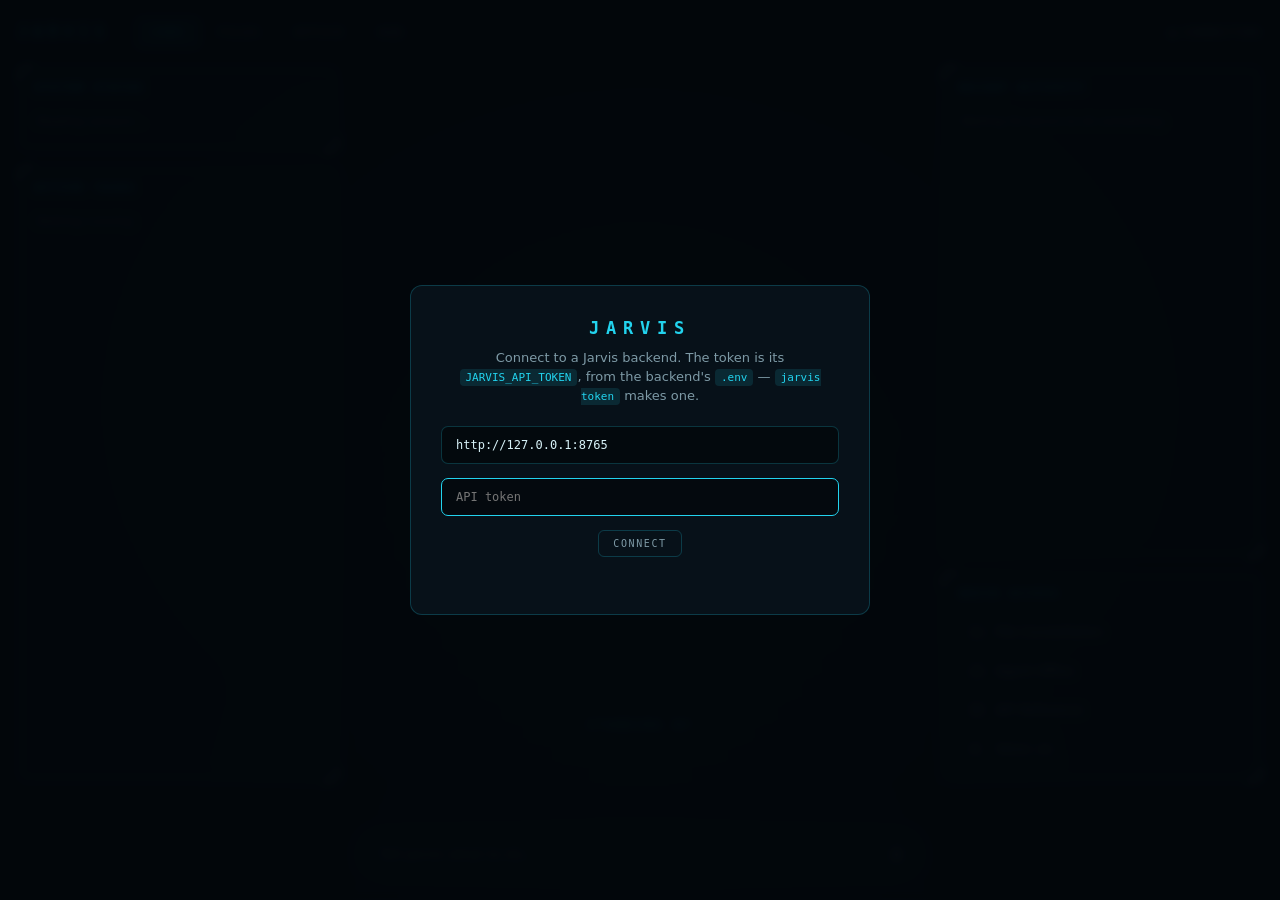
==== frontend/index.html @ eff51a21 "Make the frontend reusable, and keep each half self-contained Frontend: - Every backend route, the a" ====
<!doctype html>
<html lang="en" data-page="Core">
<head>
  <meta charset="utf-8">
  <meta name="viewport" content="width=device-width, initial-scale=1">
  <title>JARVIS — Core</title>
  <link rel="stylesheet" href="css/hud.css">
  <link rel="icon" href="data:image/svg+xml,<svg xmlns='http://www.w3.org/2000/svg' viewBox='0 0 32 32'><circle cx='16' cy='16' r='11' fill='none' stroke='%2322d3ee' stroke-width='3'/><circle cx='16' cy='16' r='4' fill='%2322d3ee'/></svg>">
</head>
<body>

<div id="stage"><canvas id="core"></canvas></div>

<div class="hud">

  <header class="topbar">
    <span class="brand" data-app-name>JARVIS</span>
    <nav class="nav">
      <a href="index.html">Core</a>
      <a href="files.html">Files</a>
      <a href="office.html">Office</a>
      <a href="hud.html">HUD</a>
    </nav>
    <div class="status-strip">
      <span data-workspace></span>
      <span data-agents-summary></span>
      <span data-connection><span class="dot"></span>Connecting</span>
    </div>
  </header>

  <div class="col col-left">
    <section class="panel">
      <h2>System Status</h2>
      <div class="body" id="stats">
        <div class="empty">Reading sensors…</div>
      </div>
    </section>

    <section class="panel grow">
      <h2>Active Tasks <span class="count" id="task-count"></span></h2>
      <div class="body" id="tasks">
        <div class="empty">Nothing running.</div>
      </div>
    </section>
  </div>

  <div class="col col-centre">
    <div class="readout">
      <div class="line" id="state-line">Standing by</div>
      <div class="detail" id="state-detail"></div>
    </div>
  </div>

  <div class="col col-right">
    <section class="panel" id="approvals-panel" style="display:none">
      <h2>Approval Needed <span class="count" id="approval-count"></span></h2>
      <div class="body" id="approvals"></div>
    </section>

    <section class="panel grow">
      <h2>Recent Activity</h2>
      <div class="body"><div class="feed" id="feed">
        <div class="empty">Waiting for Jarvis to do something.</div>
      </div></div>
    </section>

    <section class="panel">
      <h2>Quick Access</h2>
      <div class="quick">
        <a href="files.html">
          <svg viewBox="0 0 24 24"><path d="M3 7a2 2 0 0 1 2-2h4l2 2h8a2 2 0 0 1 2 2v8a2 2 0 0 1-2 2H5a2 2 0 0 1-2-2z"/></svg>
          File Constellation
        </a>
        <a href="office.html">
          <svg viewBox="0 0 24 24"><path d="M3 21V8l9-5 9 5v13"/><path d="M9 21v-6h6v6"/></svg>
          Agent Office
        </a>
        <a href="#" data-route-link="docs" target="_blank" rel="noopener">
          <svg viewBox="0 0 24 24"><path d="M4 5h16v14H4z"/><path d="M8 9h8M8 13h5"/></svg>
          API Reference
        </a>
        <a href="#" id="mute-toggle">
          <svg viewBox="0 0 24 24"><path d="M11 5 6 9H3v6h3l5 4z"/><path d="M15.5 8.5a5 5 0 0 1 0 7"/></svg>
          <span id="mute-label">Voice: on</span>
        </a>
      </div>
    </section>
  </div>

  <div class="console">
    <div class="transcript" id="transcript"></div>
    <div class="console-inner">
      <input id="prompt" type="text" autocomplete="off" spellcheck="false"
             placeholder="Tell Jarvis what to do…">
      <button class="mic" id="mic" title="Listen (click to arm the microphone)">
        <svg viewBox="0 0 24 24">
          <rect x="9" y="3" width="6" height="11" rx="3"/>
          <path d="M5 11a7 7 0 0 0 14 0M12 18v3"/>
        </svg>
      </button>
    </div>
  </div>

</div>

<div id="toasts"></div>

<div id="gate" style="display:none">
  <div class="card">
    <h1 data-app-name>JARVIS</h1>
    <p data-token-hint>Connect to a Jarvis backend. The token is its <code>JARVIS_API_TOKEN</code>,
       from the backend's <code>.env</code> — <code>jarvis token</code> makes one.</p>
    <input name="server" type="url" placeholder="Server — blank means this site" autocomplete="off">
    <input name="token" type="password" placeholder="API token" autocomplete="off">
    <button>Connect</button>
    <div class="err"></div>
  </div>
</div>

<script src="config.js"></script>
<script src="js/lib/connection.js"></script>
<script type="module" src="js/pages/core.js"></script>
</body>
</html>
---- frontend/css/hud.css ----
/*
 * The Jarvis heads-up display.
 *
 * One dark, cyan-lit surface shared by all three pages, so switching between
 * them feels like turning your head rather than opening another app.
 *
 * Colour carries meaning and is used sparingly: cyan is the resting state,
 * amber means thinking, green means done, red means failed or destructive.
 * Everything else is near-monochrome so those four actually stand out.
 */

:root {
  --bg: #03070b;
  --bg-panel: rgba(8, 20, 28, 0.72);
  --bg-panel-solid: #071119;
  --accent: #22d3ee;
  --accent-dim: rgba(34, 211, 238, 0.32);
  --accent-faint: rgba(34, 211, 238, 0.12);
  --amber: #fbbf24;
  --green: #34d399;
  --red: #f43f5e;
  --violet: #a78bfa;
  --text: #d7f2f8;
  --text-dim: #7e9aa6;
  --text-faint: #4a626d;
  --line: rgba(34, 211, 238, 0.22);
  --line-soft: rgba(34, 211, 238, 0.1);

  --mono: ui-monospace, "Cascadia Mono", "SF Mono", Menlo, Consolas, monospace;
  --sans: "Segoe UI", system-ui, -apple-system, "Helvetica Neue", sans-serif;

  --radius: 10px;
  --panel-pad: 14px 16px;
}

* { box-sizing: border-box; }

html, body {
  height: 100%;
  margin: 0;
}

body {
  background: var(--bg);
  color: var(--text);
  font-family: var(--sans);
  font-size: 14px;
  line-height: 1.45;
  overflow: hidden;
  /* A faint hex wash and a vignette, so the black has some depth to it. */
  background-image:
    radial-gradient(ellipse at 50% 45%, rgba(34, 211, 238, 0.07), transparent 62%),
    radial-gradient(ellipse at 50% 120%, rgba(34, 211, 238, 0.05), transparent 55%);
}

body.is-thinking { --accent: #fbbf24; }
body.is-error { --accent: #f43f5e; }

/* -- layout --------------------------------------------------------------- */

#stage {
  position: fixed;
  inset: 0;
}

#stage canvas {
  position: absolute;
  inset: 0;
  width: 100%;
  height: 100%;
  display: block;
}

.hud {
  position: fixed;
  inset: 0;
  display: grid;
  grid-template-columns: 320px 1fr 320px;
  grid-template-rows: auto 1fr auto;
  gap: 18px;
  padding: 18px;
  pointer-events: none;
}

.hud > * { pointer-events: auto; }

.col {
  display: flex;
  flex-direction: column;
  gap: 14px;
  min-height: 0;
  overflow: hidden;
}

.col-left { grid-column: 1; grid-row: 2; }
.col-right { grid-column: 3; grid-row: 2; }
.col-centre {
  grid-column: 2;
  grid-row: 2;
  align-items: center;
  justify-content: flex-end;
  pointer-events: none;
}

/* -- top bar -------------------------------------------------------------- */

.topbar {
  grid-column: 1 / -1;
  grid-row: 1;
  display: flex;
  align-items: center;
  gap: 18px;
}

.brand {
  font-family: var(--mono);
  font-size: 15px;
  letter-spacing: 0.42em;
  color: var(--accent);
  text-shadow: 0 0 18px var(--accent-dim);
  text-transform: uppercase;
}

.nav {
  display: flex;
  gap: 4px;
  margin-left: 8px;
}

.nav a {
  font-family: var(--mono);
  font-size: 11px;
  letter-spacing: 0.16em;
  text-transform: uppercase;
  color: var(--text-dim);
  text-decoration: none;
  padding: 6px 14px;
  border: 1px solid transparent;
  border-radius: 6px;
  transition: color 0.18s, border-color 0.18s, background 0.18s;
}

.nav a:hover { color: var(--text); border-color: var(--line-soft); }

.nav a.active {
  color: var(--accent);
  border-color: var(--line);
  background: var(--accent-faint);
}

.status-strip {
  margin-left: auto;
  display: flex;
  align-items: center;
  gap: 16px;
  font-family: var(--mono);
  font-size: 11px;
  letter-spacing: 0.12em;
  color: var(--text-dim);
  text-transform: uppercase;
}

.dot {
  display: inline-block;
  width: 7px;
  height: 7px;
  border-radius: 50%;
  background: var(--text-faint);
  margin-right: 7px;
  vertical-align: middle;
}

.dot.live { background: var(--green); box-shadow: 0 0 10px var(--green); }
.dot.busy { background: var(--amber); box-shadow: 0 0 10px var(--amber); animation: pulse 1.1s infinite; }
.dot.down { background: var(--red); box-shadow: 0 0 10px var(--red); }

@keyframes pulse {
  0%, 100% { opacity: 1; }
  50% { opacity: 0.35; }
}

/* -- panels --------------------------------------------------------------- */

.panel {
  position: relative;
  background: var(--bg-panel);
  border: 1px solid var(--line);
  border-radius: var(--radius);
  padding: var(--panel-pad);
  backdrop-filter: blur(9px);
  min-height: 0;
  display: flex;
  flex-direction: column;
}

/* Corner brackets — the detail that reads as "instrument" rather than "card". */
.panel::before,
.panel::after {
  content: "";
  position: absolute;
  width: 12px;
  height: 12px;
  border-color: var(--accent);
  opacity: 0.75;
}

.panel::before {
  top: -1px; left: -1px;
  border-top: 2px solid; border-left: 2px solid;
  border-top-left-radius: var(--radius);
}

.panel::after {
  bottom: -1px; right: -1px;
  border-bottom: 2px solid; border-right: 2px solid;
  border-bottom-right-radius: var(--radius);
}

.panel h2 {
  margin: 0 0 12px;
  font-family: var(--mono);
  font-size: 10px;
  font-weight: 600;
  letter-spacing: 0.24em;
  text-transform: uppercase;
  color: var(--accent);
  display: flex;
  align-items: center;
  gap: 8px;
}

.panel h2 .count {
  margin-left: auto;
  color: var(--text-faint);
  letter-spacing: 0.1em;
}

.panel .body {
  overflow-y: auto;
  min-height: 0;
  margin: -4px -6px -4px 0;
  padding: 4px 6px 4px 0;
}

.panel.grow { flex: 1; }

/* -- scrollbars ----------------------------------------------------------- */

::-webkit-scrollbar { width: 7px; height: 7px; }
::-webkit-scrollbar-track { background: transparent; }
::-webkit-scrollbar-thumb {
  background: var(--line);
  border-radius: 4px;
}
::-webkit-scrollbar-thumb:hover { background: var(--accent-dim); }

/* -- metrics -------------------------------------------------------------- */

.metric { margin-bottom: 13px; }
.metric:last-child { margin-bottom: 0; }

.metric-head {
  display: flex;
  justify-content: space-between;
  align-items: baseline;
  margin-bottom: 5px;
}

.metric-label {
  font-size: 11px;
  color: var(--text-dim);
  letter-spacing: 0.06em;
}

.metric-value {
  font-family: var(--mono);
  font-size: 17px;
  color: var(--text);
  font-variant-numeric: tabular-nums;
}

.metric-value.sm { font-size: 13px; }

.bar {
  height: 3px;
  background: var(--accent-faint);
  border-radius: 2px;
  overflow: hidden;
}

.bar > i {
  display: block;
  height: 100%;
  background: var(--accent);
  box-shadow: 0 0 8px var(--accent);
  border-radius: 2px;
  transition: width 0.5s ease;
}

.bar.warn > i { background: var(--amber); box-shadow: 0 0 8px var(--amber); }
.bar.hot > i { background: var(--red); box-shadow: 0 0 8px var(--red); }

.spark { display: block; width: 100%; height: 26px; opacity: 0.85; }

/* -- lists ---------------------------------------------------------------- */

.feed { display: flex; flex-direction: column; gap: 9px; }

.feed-item {
  display: grid;
  grid-template-columns: auto 1fr;
  gap: 9px;
  align-items: start;
  font-size: 12.5px;
  animation: slide-in 0.32s ease both;
}

@keyframes slide-in {
  from { opacity: 0; transform: translateX(-7px); }
  to { opacity: 1; transform: none; }
}

.feed-item .pip {
  width: 6px; height: 6px;
  border-radius: 50%;
  margin-top: 6px;
  background: var(--accent);
  box-shadow: 0 0 7px currentColor;
  color: var(--accent);
}

.feed-item .pip.ok { background: var(--green); color: var(--green); }
.feed-item .pip.bad { background: var(--red); color: var(--red); }
.feed-item .pip.warn { background: var(--amber); color: var(--amber); }
.feed-item .pip.plan { background: var(--violet); color: var(--violet); }

.feed-item .txt { min-width: 0; }
.feed-item .msg {
  color: var(--text);
  overflow: hidden;
  text-overflow: ellipsis;
  display: -webkit-box;
  -webkit-line-clamp: 3;
  -webkit-box-orient: vertical;
}
.feed-item .meta {
  font-family: var(--mono);
  font-size: 10px;
  color: var(--text-faint);
  letter-spacing: 0.06em;
  margin-top: 2px;
}

.empty {
  color: var(--text-faint);
  font-size: 12px;
  font-style: italic;
  padding: 6px 0;
}

/* -- tasks ---------------------------------------------------------------- */

.task {
  border-left: 2px solid var(--line);
  padding: 2px 0 2px 10px;
  margin-bottom: 11px;
}
.task:last-child { margin-bottom: 0; }
.task.running { border-left-color: var(--amber); }
.task.completed { border-left-color: var(--green); }
.task.failed { border-left-color: var(--red); }

.task .req {
  font-size: 12.5px;
  color: var(--text);
  overflow: hidden;
  text-overflow: ellipsis;
  display: -webkit-box;
  -webkit-line-clamp: 2;
  -webkit-box-orient: vertical;
}

.task .sub {
  font-family: var(--mono);
  font-size: 10px;
  letter-spacing: 0.08em;
  color: var(--text-faint);
  text-transform: uppercase;
  margin-top: 3px;
}

.steps { display: flex; gap: 3px; margin-top: 6px; flex-wrap: wrap; }
.steps i {
  width: 14px; height: 3px;
  border-radius: 2px;
  background: var(--text-faint);
  opacity: 0.5;
}
.steps i.completed { background: var(--green); opacity: 1; }
.steps i.running { background: var(--amber); opacity: 1; animation: pulse 1s infinite; }
.steps i.failed { background: var(--red); opacity: 1; }
.steps i.skipped { background: var(--text-faint); opacity: 0.3; }

/* -- approvals ------------------------------------------------------------ */

.approval {
  border: 1px solid rgba(244, 63, 94, 0.4);
  background: rgba(244, 63, 94, 0.08);
  border-radius: 8px;
  padding: 10px 12px;
  margin-bottom: 9px;
}

.approval .why { font-size: 12px; color: var(--text); }
.approval .tool {
  font-family: var(--mono);
  font-size: 11px;
  color: var(--red);
  margin-bottom: 4px;
  letter-spacing: 0.06em;
}
.approval .args {
  font-family: var(--mono);
  font-size: 10.5px;
  color: var(--text-dim);
  margin: 6px 0;
  word-break: break-all;
  max-height: 68px;
  overflow: auto;
}

.btn-row { display: flex; gap: 7px; margin-top: 8px; }

button {
  font-family: var(--mono);
  font-size: 10px;
  letter-spacing: 0.16em;
  text-transform: uppercase;
  padding: 7px 14px;
  border-radius: 6px;
  border: 1px solid var(--line);
  background: transparent;
  color: var(--text-dim);
  cursor: pointer;
  transition: all 0.16s;
}

button:hover { color: var(--text); border-color: var(--accent-dim); background: var(--accent-faint); }
button:disabled { opacity: 0.4; cursor: not-allowed; }
button.allow { border-color: rgba(52, 211, 153, 0.5); color: var(--green); }
button.allow:hover { background: rgba(52, 211, 153, 0.14); }
button.deny { border-color: rgba(244, 63, 94, 0.5); color: var(--red); }
button.deny:hover { background: rgba(244, 63, 94, 0.14); }

/* -- quick access --------------------------------------------------------- */

.quick { display: flex; flex-direction: column; gap: 3px; }

.quick a {
  display: flex;
  align-items: center;
  gap: 11px;
  padding: 8px 9px;
  border-radius: 7px;
  color: var(--text-dim);
  text-decoration: none;
  font-size: 12.5px;
  border: 1px solid transparent;
  transition: all 0.16s;
}

.quick a:hover {
  color: var(--text);
  background: var(--accent-faint);
  border-color: var(--line-soft);
}

.quick svg { width: 16px; height: 16px; stroke: currentColor; fill: none; stroke-width: 1.6; flex: none; }

/* -- console (voice + typing) --------------------------------------------- */

.console {
  grid-column: 2;
  grid-row: 3;
  justify-self: center;
  width: min(680px, 100%);
  pointer-events: auto;
}

.console-inner {
  display: flex;
  align-items: center;
  gap: 11px;
  background: var(--bg-panel);
  border: 1px solid var(--line);
  border-radius: 999px;
  padding: 8px 8px 8px 20px;
  backdrop-filter: blur(9px);
}

.console input {
  flex: 1;
  background: none;
  border: none;
  outline: none;
  color: var(--text);
  font-family: var(--sans);
  font-size: 14px;
  min-width: 0;
}

.console input::placeholder { color: var(--text-faint); }

.mic {
  width: 38px; height: 38px;
  border-radius: 50%;
  display: grid;
  place-items: center;
  border: 1px solid var(--line);
  background: transparent;
  color: var(--text-dim);
  cursor: pointer;
  flex: none;
  padding: 0;
  transition: all 0.2s;
}

.mic svg { width: 17px; height: 17px; stroke: currentColor; fill: none; stroke-width: 1.7; }
.mic:hover { color: var(--text); border-color: var(--accent-dim); }
.mic.armed { color: var(--accent); border-color: var(--accent); box-shadow: 0 0 0 3px var(--accent-faint); }
.mic.hearing {
  color: var(--red);
  border-color: var(--red);
  box-shadow: 0 0 0 4px rgba(244, 63, 94, 0.2);
  animation: pulse 0.85s infinite;
}

.transcript {
  text-align: center;
  font-family: var(--mono);
  font-size: 11.5px;
  letter-spacing: 0.06em;
  color: var(--text-dim);
  margin-bottom: 9px;
  min-height: 17px;
  transition: color 0.2s;
}

.transcript.hot { color: var(--accent); }

/* -- centre readout ------------------------------------------------------- */

.readout {
  text-align: center;
  max-width: 560px;
  margin-bottom: 22px;
  pointer-events: none;
}

.readout .line {
  font-family: var(--mono);
  font-size: 12px;
  letter-spacing: 0.2em;
  text-transform: uppercase;
  color: var(--accent);
  opacity: 0.9;
}

.readout .detail {
  font-size: 13px;
  color: var(--text-dim);
  margin-top: 7px;
  min-height: 19px;
}

/* -- toasts --------------------------------------------------------------- */

#toasts {
  position: fixed;
  bottom: 20px; right: 20px;
  display: flex;
  flex-direction: column;
  gap: 8px;
  z-index: 60;
  max-width: 380px;
}

.toast {
  background: var(--bg-panel-solid);
  border: 1px solid var(--line);
  border-left: 3px solid var(--accent);
  border-radius: 7px;
  padding: 10px 14px;
  font-size: 12.5px;
  animation: slide-in 0.28s ease both;
  box-shadow: 0 8px 28px rgba(0, 0, 0, 0.55);
}

.toast.bad { border-left-color: var(--red); }
.toast.ok { border-left-color: var(--green); }

/* -- token gate ----------------------------------------------------------- */

#gate {
  position: fixed;
  inset: 0;
  background: rgba(3, 7, 11, 0.94);
  display: grid;
  place-items: center;
  z-index: 100;
  backdrop-filter: blur(5px);
}

#gate .card {
  width: min(460px, 90vw);
  background: var(--bg-panel-solid);
  border: 1px solid var(--line);
  border-radius: 12px;
  padding: 30px;
  text-align: center;
}

#gate h1 {
  font-family: var(--mono);
  font-size: 17px;
  letter-spacing: 0.4em;
  color: var(--accent);
  margin: 0 0 8px;
}

#gate p { color: var(--text-dim); font-size: 13px; margin: 0 0 20px; }

#gate input {
  width: 100%;
  background: rgba(0, 0, 0, 0.45);
  border: 1px solid var(--line);
  border-radius: 7px;
  padding: 11px 14px;
  color: var(--text);
  font-family: var(--mono);
  font-size: 12px;
  outline: none;
  margin-bottom: 14px;
}

#gate input:focus { border-color: var(--accent); }
#gate code {
  font-family: var(--mono);
  font-size: 11px;
  color: var(--accent);
  background: var(--accent-faint);
  padding: 2px 6px;
  border-radius: 4px;
}
#gate .err { color: var(--red); font-size: 12px; min-height: 17px; margin-top: 10px; }

/* -- responsive ----------------------------------------------------------- */

@media (max-width: 1180px) {
  .hud { grid-template-columns: 280px 1fr 280px; gap: 12px; padding: 12px; }
}

@media (max-width: 900px) {
  .hud {
    grid-template-columns: 1fr;
    grid-template-rows: auto 1fr auto;
    overflow-y: auto;
  }
  .col-left, .col-right, .col-centre, .console { grid-column: 1; }
  .col-left { grid-row: 2; }
  .col-centre { display: none; }
  .col-right { grid-row: 3; }
  .console { grid-row: 4; }
  .status-strip { display: none; }
}
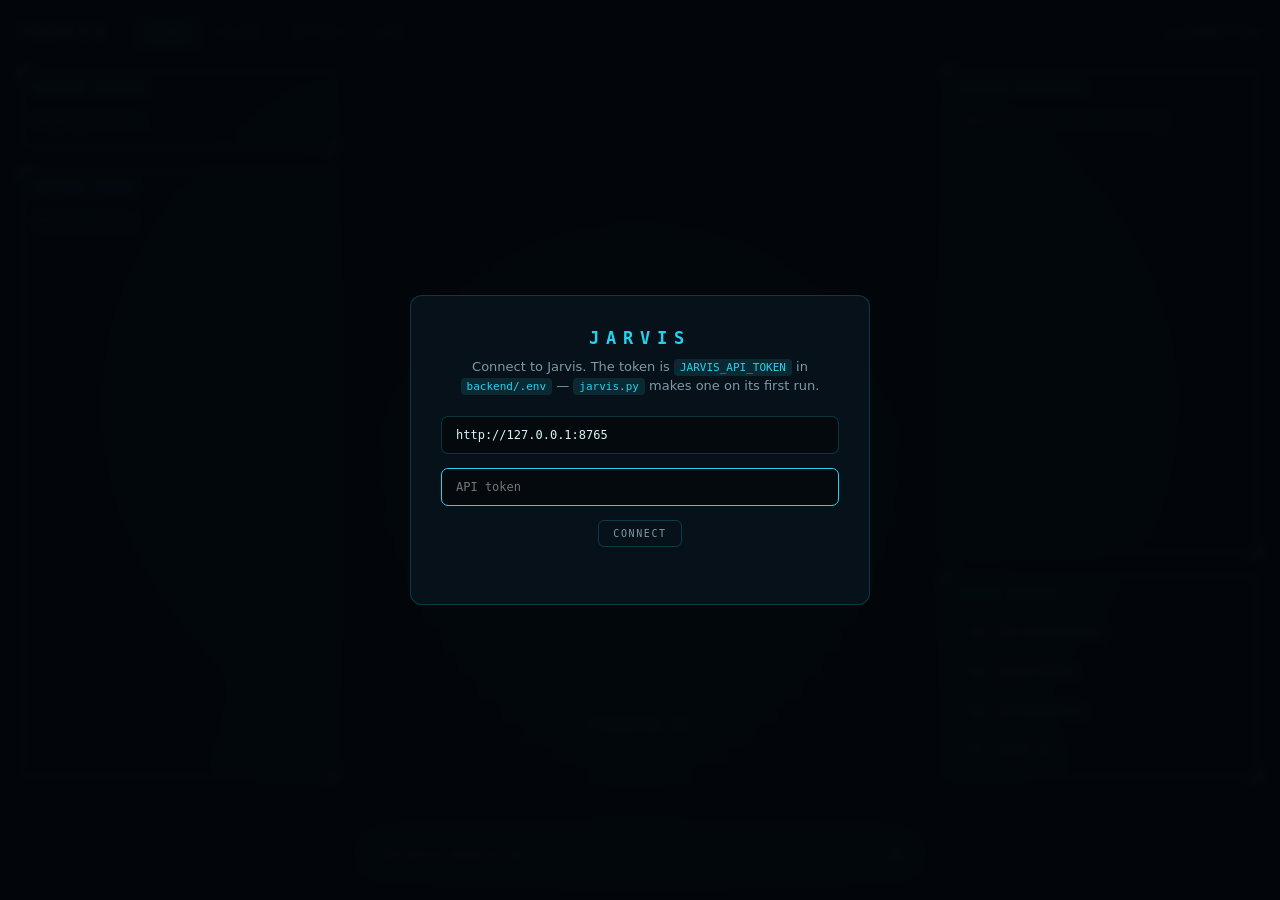
==== commit 8a29299e: "Replace the agent system with one file: Gemini, a few tools, the dashboard The backend is now backen" ====
--- a/frontend/index.html
+++ b/frontend/index.html
@@ -88,6 +88,11 @@
   </div>
 
   <div class="console">
+    <div class="reply" id="reply" hidden>
+      <button class="reply-close" id="reply-close" title="Hide">×</button>
+      <div class="reply-q" id="reply-q"></div>
+      <div class="reply-a" id="reply-a"></div>
+    </div>
     <div class="transcript" id="transcript"></div>
     <div class="console-inner">
       <input id="prompt" type="text" autocomplete="off" spellcheck="false"
@@ -108,8 +113,8 @@
 <div id="gate" style="display:none">
   <div class="card">
     <h1 data-app-name>JARVIS</h1>
-    <p data-token-hint>Connect to a Jarvis backend. The token is its <code>JARVIS_API_TOKEN</code>,
-       from the backend's <code>.env</code> — <code>jarvis token</code> makes one.</p>
+    <p data-token-hint>Connect to Jarvis. The token is <code>JARVIS_API_TOKEN</code> in
+       <code>backend/.env</code> — <code>jarvis.py</code> makes one on its first run.</p>
     <input name="server" type="url" placeholder="Server — blank means this site" autocomplete="off">
     <input name="token" type="password" placeholder="API token" autocomplete="off">
     <button>Connect</button>
--- a/frontend/css/hud.css
+++ b/frontend/css/hud.css
@@ -477,6 +477,64 @@
 
 .quick svg { width: 16px; height: 16px; stroke: currentColor; fill: none; stroke-width: 1.6; flex: none; }
 
+/* -- reply panel: the latest answer, above the command bar -------------- */
+
+.reply {
+  position: relative;
+  margin-bottom: 10px;
+  padding: 14px 40px 14px 18px;
+  background: var(--bg-panel);
+  border: 1px solid var(--line);
+  border-radius: 12px;
+  backdrop-filter: blur(9px);
+  max-height: 34vh;
+  display: flex;
+  flex-direction: column;
+  gap: 8px;
+}
+.reply[hidden] { display: none; }
+.reply-q {
+  font-family: var(--mono);
+  font-size: 11px;
+  letter-spacing: 0.06em;
+  color: var(--text-faint);
+  white-space: nowrap;
+  overflow: hidden;
+  text-overflow: ellipsis;
+}
+.reply-q:empty { display: none; }
+.reply-a {
+  overflow-y: auto;
+  font-size: 14px;
+  line-height: 1.55;
+  color: var(--text);
+}
+.reply-a.thinking { color: var(--accent); font-family: var(--mono); font-size: 12px; }
+.reply-a.bad { color: var(--red); }
+.reply-a p { margin: 0 0 8px; }
+.reply-a p:last-child { margin-bottom: 0; }
+.reply-a ul { margin: 0 0 8px; padding-left: 20px; }
+.reply-a code {
+  font-family: var(--mono);
+  font-size: 12px;
+  background: var(--accent-faint);
+  padding: 1px 5px;
+  border-radius: 4px;
+}
+.reply-a a { color: var(--accent); }
+.reply-close {
+  position: absolute;
+  top: 8px;
+  right: 10px;
+  background: none;
+  border: none;
+  color: var(--text-faint);
+  font-size: 18px;
+  cursor: pointer;
+  line-height: 1;
+}
+.reply-close:hover { color: var(--text); }
+
 /* -- console (voice + typing) --------------------------------------------- */
 
 .console {
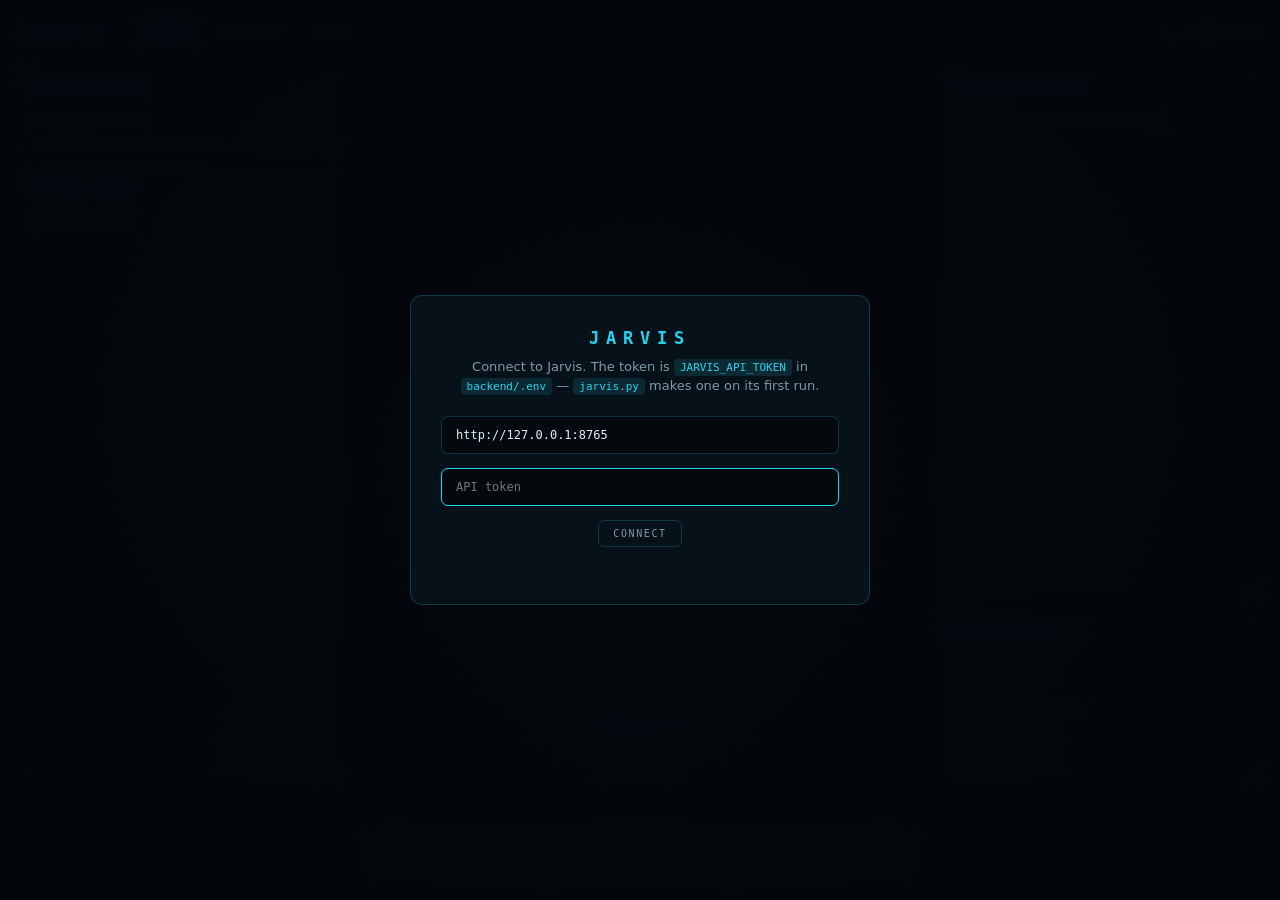
==== commit 878a6c2b: "Replace the Files and Office pages with a shared Terminal tab The agent office and file constellatio" ====
--- a/frontend/index.html
+++ b/frontend/index.html
@@ -17,13 +17,12 @@
     <span class="brand" data-app-name>JARVIS</span>
     <nav class="nav">
       <a href="index.html">Core</a>
-      <a href="files.html">Files</a>
-      <a href="office.html">Office</a>
+      <a href="terminal.html">Terminal</a>
       <a href="hud.html">HUD</a>
     </nav>
     <div class="status-strip">
       <span data-workspace></span>
-      <span data-agents-summary></span>
+      <span data-terminals-summary></span>
       <span data-connection><span class="dot"></span>Connecting</span>
     </div>
   </header>
@@ -67,13 +66,9 @@
     <section class="panel">
       <h2>Quick Access</h2>
       <div class="quick">
-        <a href="files.html">
-          <svg viewBox="0 0 24 24"><path d="M3 7a2 2 0 0 1 2-2h4l2 2h8a2 2 0 0 1 2 2v8a2 2 0 0 1-2 2H5a2 2 0 0 1-2-2z"/></svg>
-          File Constellation
-        </a>
-        <a href="office.html">
-          <svg viewBox="0 0 24 24"><path d="M3 21V8l9-5 9 5v13"/><path d="M9 21v-6h6v6"/></svg>
-          Agent Office
+        <a href="terminal.html">
+          <svg viewBox="0 0 24 24"><rect x="3" y="4" width="18" height="16" rx="2"/><path d="m7 9 3 3-3 3M13 15h4"/></svg>
+          Terminals
         </a>
         <a href="#" data-route-link="docs" target="_blank" rel="noopener">
           <svg viewBox="0 0 24 24"><path d="M4 5h16v14H4z"/><path d="M8 9h8M8 13h5"/></svg>
--- a/frontend/css/hud.css
+++ b/frontend/css/hud.css
@@ -1,7 +1,7 @@
 /*
  * The Jarvis heads-up display.
  *
- * One dark, cyan-lit surface shared by all three pages, so switching between
+ * One dark, cyan-lit surface shared by every page, so switching between
  * them feels like turning your head rather than opening another app.
  *
  * Colour carries meaning and is used sparingly: cyan is the resting state,
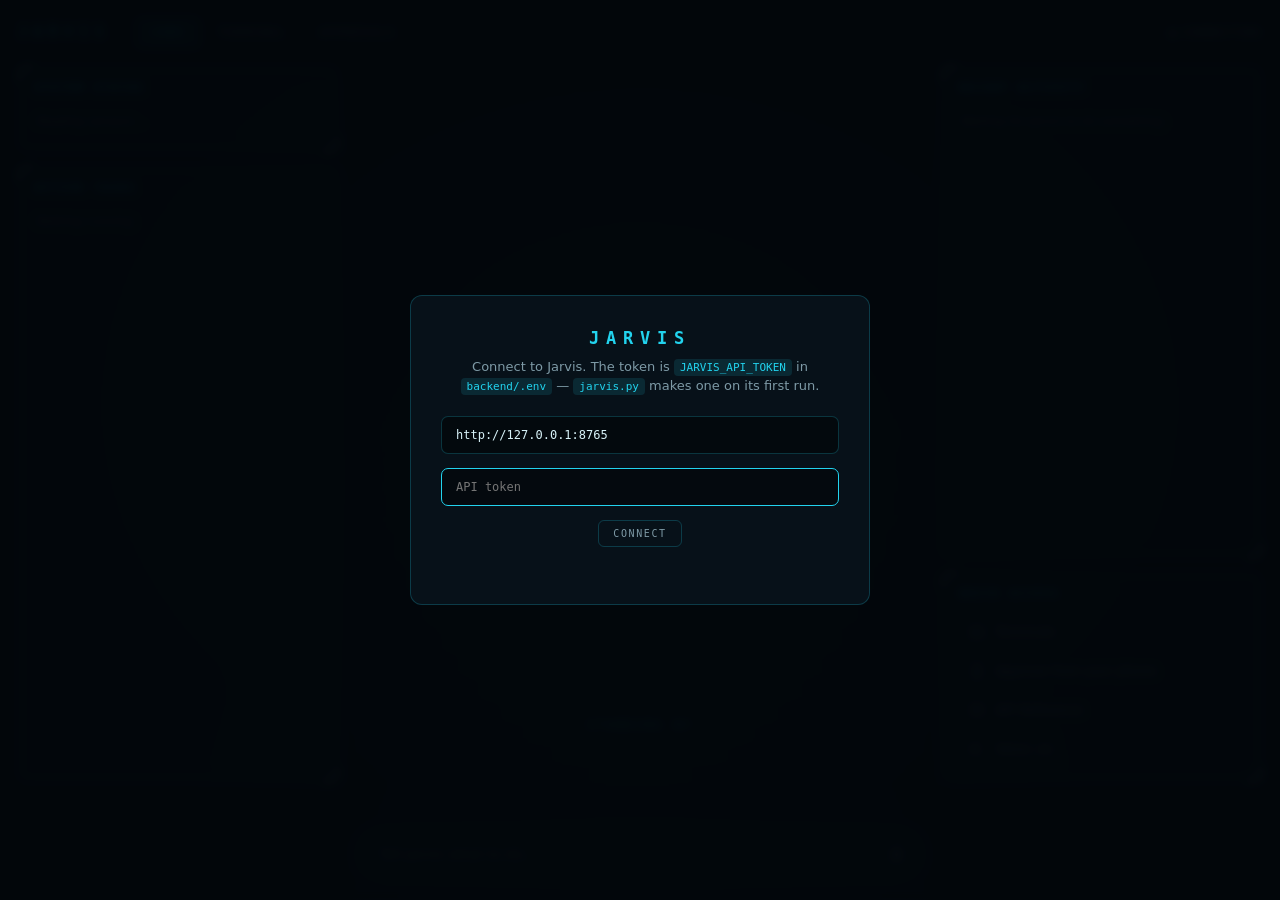
==== commit 3b89255b: "Ask less, report back, approve from a phone, and explain failures - Read-only commands (git status, " ====
--- a/frontend/index.html
+++ b/frontend/index.html
@@ -18,7 +18,7 @@
     <nav class="nav">
       <a href="index.html">Core</a>
       <a href="terminal.html">Terminal</a>
-      <a href="hud.html">HUD</a>
+      <a href="approve.html">Approvals</a>
     </nav>
     <div class="status-strip">
       <span data-workspace></span>
@@ -30,6 +30,7 @@
   <div class="col col-left">
     <section class="panel">
       <h2>System Status</h2>
+      <div class="brain" id="brain" hidden></div>
       <div class="body" id="stats">
         <div class="empty">Reading sensors…</div>
       </div>
@@ -69,6 +70,10 @@
         <a href="terminal.html">
           <svg viewBox="0 0 24 24"><rect x="3" y="4" width="18" height="16" rx="2"/><path d="m7 9 3 3-3 3M13 15h4"/></svg>
           Terminals
+        </a>
+        <a href="approve.html">
+          <svg viewBox="0 0 24 24"><rect x="7" y="2" width="10" height="20" rx="2"/><path d="m9.5 12 2 2 3.5-4"/></svg>
+          Approve from your phone
         </a>
         <a href="#" data-route-link="docs" target="_blank" rel="noopener">
           <svg viewBox="0 0 24 24"><path d="M4 5h16v14H4z"/><path d="M8 9h8M8 13h5"/></svg>
--- a/frontend/css/hud.css
+++ b/frontend/css/hud.css
@@ -302,6 +302,21 @@
 
 .spark { display: block; width: 100%; height: 26px; opacity: 0.85; }
 
+/* The model behind it all, atop System Status. */
+.brain {
+  display: flex;
+  align-items: center;
+  gap: 2px;
+  margin: -2px 0 12px;
+  padding-bottom: 10px;
+  border-bottom: 1px solid var(--line-soft);
+  font-family: var(--mono);
+  font-size: 12px;
+}
+.brain[hidden] { display: none; }
+.brain .who { color: var(--text); }
+.brain .meta { margin-left: auto; color: var(--text-faint); font-size: 10px; letter-spacing: 0.1em; }
+
 /* -- lists ---------------------------------------------------------------- */
 
 .feed { display: flex; flex-direction: column; gap: 9px; }
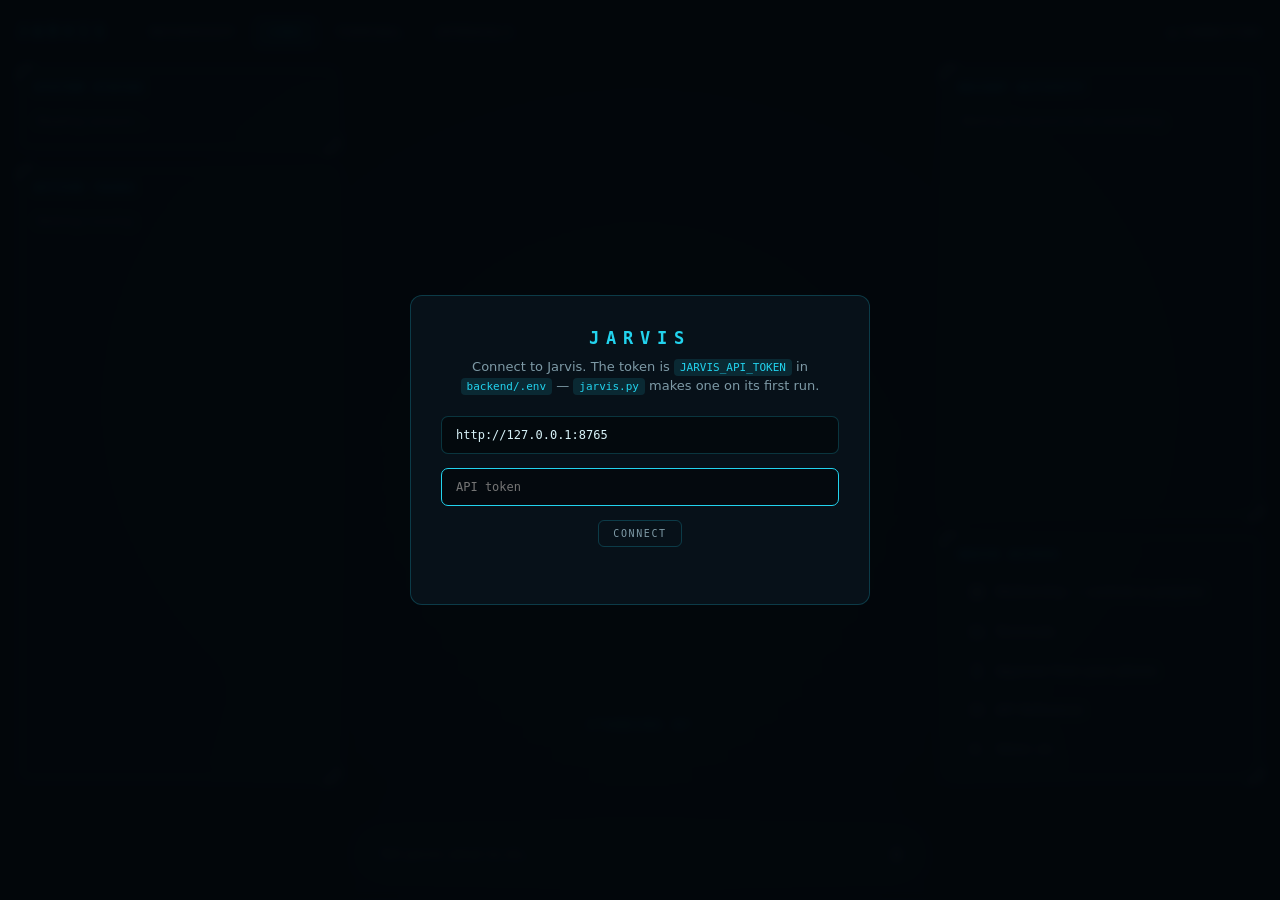
==== commit f6afa271: "Add the Mothership: controls, projects and every request in one dashboard A new page, mothership.htm" ====
--- a/frontend/index.html
+++ b/frontend/index.html
@@ -16,6 +16,7 @@
   <header class="topbar">
     <span class="brand" data-app-name>JARVIS</span>
     <nav class="nav">
+      <a href="mothership.html">Mothership</a>
       <a href="index.html">Core</a>
       <a href="terminal.html">Terminal</a>
       <a href="approve.html">Approvals</a>
@@ -67,6 +68,10 @@
     <section class="panel">
       <h2>Quick Access</h2>
       <div class="quick">
+        <a href="mothership.html">
+          <svg viewBox="0 0 24 24"><rect x="3" y="3" width="7" height="7" rx="1.5"/><rect x="14" y="3" width="7" height="7" rx="1.5"/><rect x="3" y="14" width="7" height="7" rx="1.5"/><rect x="14" y="14" width="7" height="7" rx="1.5"/></svg>
+          Mothership — controls &amp; projects
+        </a>
         <a href="terminal.html">
           <svg viewBox="0 0 24 24"><rect x="3" y="4" width="18" height="16" rx="2"/><path d="m7 9 3 3-3 3M13 15h4"/></svg>
           Terminals
--- a/frontend/css/hud.css
+++ b/frontend/css/hud.css
@@ -381,6 +381,8 @@
   margin-bottom: 11px;
 }
 .task:last-child { margin-bottom: 0; }
+.task[data-task] { cursor: pointer; }
+.task[data-task]:hover .req { color: var(--accent); }
 .task.running { border-left-color: var(--amber); }
 .task.completed { border-left-color: var(--green); }
 .task.failed { border-left-color: var(--red); }
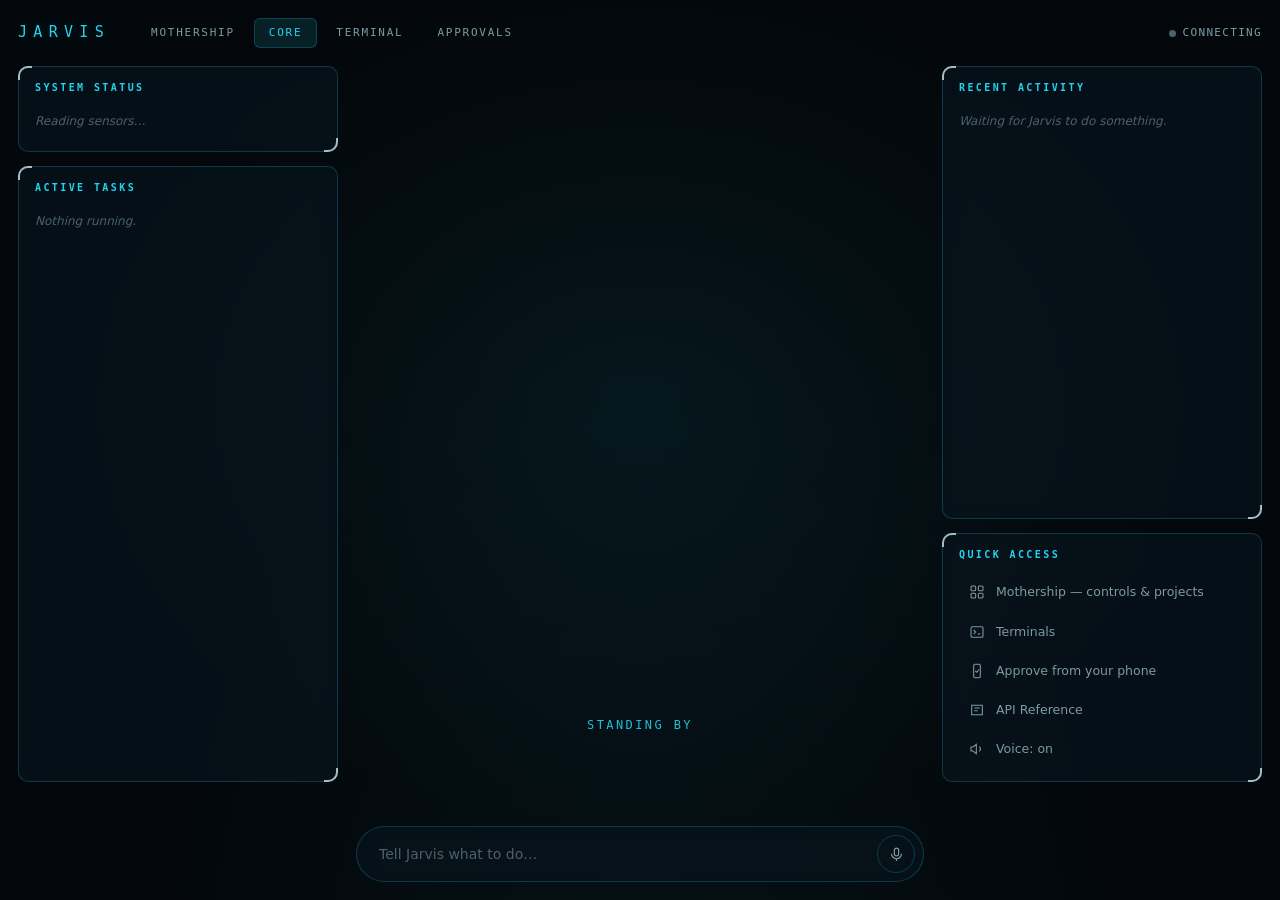
==== commit 926bbe10: "Use Jarvis from your phone, anywhere: an installable app over Tailscale The dashboard now works on a" ====
--- a/frontend/index.html
+++ b/frontend/index.html
@@ -2,16 +2,23 @@
 <html lang="en" data-page="Core">
 <head>
   <meta charset="utf-8">
-  <meta name="viewport" content="width=device-width, initial-scale=1">
+  <meta name="viewport" content="width=device-width, initial-scale=1, viewport-fit=cover, interactive-widget=resizes-content">
+  <meta name="theme-color" content="#03070b">
+  <link rel="manifest" href="manifest.webmanifest">
+  <link rel="apple-touch-icon" href="icons/apple-touch-icon.png">
+  <meta name="mobile-web-app-capable" content="yes">
+  <meta name="apple-mobile-web-app-capable" content="yes">
+  <meta name="apple-mobile-web-app-status-bar-style" content="black">
+  <meta name="apple-mobile-web-app-title" content="Jarvis">
   <title>JARVIS — Core</title>
   <link rel="stylesheet" href="css/hud.css">
   <link rel="icon" href="data:image/svg+xml,<svg xmlns='http://www.w3.org/2000/svg' viewBox='0 0 32 32'><circle cx='16' cy='16' r='11' fill='none' stroke='%2322d3ee' stroke-width='3'/><circle cx='16' cy='16' r='4' fill='%2322d3ee'/></svg>">
 </head>
-<body>
+<body class="hud-page">
 
 <div id="stage"><canvas id="core"></canvas></div>
 
-<div class="hud">
+<div class="hud core-page">
 
   <header class="topbar">
     <span class="brand" data-app-name>JARVIS</span>
@@ -119,9 +126,10 @@
   <div class="card">
     <h1 data-app-name>JARVIS</h1>
     <p data-token-hint>Connect to Jarvis. The token is <code>JARVIS_API_TOKEN</code> in
-       <code>backend/.env</code> — <code>jarvis.py</code> makes one on its first run.</p>
+       <code>backend/.env</code> — <code>jarvis.py</code> makes one on its first run. A whole
+       sign-in link works too.</p>
     <input name="server" type="url" placeholder="Server — blank means this site" autocomplete="off">
-    <input name="token" type="password" placeholder="API token" autocomplete="off">
+    <input name="token" type="password" placeholder="API token or sign-in link" autocomplete="off">
     <button>Connect</button>
     <div class="err"></div>
   </div>
--- a/frontend/css/hud.css
+++ b/frontend/css/hud.css
@@ -737,7 +737,7 @@
 
 @media (max-width: 900px) {
   .hud {
-    grid-template-columns: 1fr;
+    grid-template-columns: minmax(0, 1fr);
     grid-template-rows: auto 1fr auto;
     overflow-y: auto;
   }
@@ -748,3 +748,99 @@
   .console { grid-row: 4; }
   .status-strip { display: none; }
 }
+
+/* -- phone ------------------------------------------------------------------
+
+   On a phone the pages scroll like a phone's pages do, instead of filling a
+   fixed screen, and a tab bar along the bottom (added by hud.js) replaces
+   the top navigation. It steps aside while the keyboard is up. */
+
+.tabbar { display: none; }
+
+@media (max-width: 760px) {
+  :root { --tabs-h: calc(58px + env(safe-area-inset-bottom)); }
+
+  .tabbar {
+    position: fixed;
+    left: 0; right: 0; bottom: 0;
+    z-index: 35;
+    display: grid;
+    grid-template-columns: repeat(4, minmax(0, 1fr));
+    height: var(--tabs-h);
+    padding: 0 env(safe-area-inset-right) env(safe-area-inset-bottom) env(safe-area-inset-left);
+    background: rgba(5, 12, 18, 0.94);
+    border-top: 1px solid var(--line-soft);
+    backdrop-filter: blur(10px);
+  }
+  .tabbar a {
+    position: relative;
+    display: flex;
+    flex-direction: column;
+    align-items: center;
+    justify-content: center;
+    gap: 4px;
+    color: var(--text-faint);
+    text-decoration: none;
+    font-family: var(--mono);
+    font-size: 9.5px;
+    letter-spacing: 0.1em;
+    text-transform: uppercase;
+    -webkit-tap-highlight-color: transparent;
+  }
+  .tabbar svg {
+    width: 21px; height: 21px;
+    stroke: currentColor; fill: none; stroke-width: 1.6;
+    stroke-linecap: round; stroke-linejoin: round;
+  }
+  .tabbar a.active { color: var(--accent); }
+  .tabbar a.active svg { filter: drop-shadow(0 0 6px var(--accent-dim)); }
+  .tab-badge {
+    position: absolute;
+    top: 7px; left: calc(50% + 6px);
+    min-width: 17px; height: 17px;
+    padding: 0 5px;
+    border-radius: 9px;
+    background: var(--red);
+    color: #fff;
+    font-size: 10px; font-weight: 700; letter-spacing: 0; line-height: 17px;
+    text-align: center;
+    box-shadow: 0 0 10px rgba(244, 63, 94, 0.6);
+  }
+  .tab-badge[hidden] { display: none; }
+  body:has(input:focus, textarea:focus, select:focus) .tabbar { display: none; }
+
+  #toasts { left: 12px; right: 12px; bottom: calc(var(--tabs-h) + 10px); max-width: none; }
+  .topbar .nav { display: none; }
+
+  /* Core and Terminal: one column that scrolls. */
+  body.hud-page { overflow: visible; height: auto; min-height: 100%; }
+  .hud {
+    position: relative;
+    inset: auto;
+    display: flex;
+    flex-direction: column;
+    gap: 12px;
+    overflow: visible;
+    padding: max(12px, env(safe-area-inset-top)) max(12px, env(safe-area-inset-right))
+             calc(var(--tabs-h) + 16px) max(12px, env(safe-area-inset-left));
+  }
+  .col { overflow: visible; }
+  .panel .body { max-height: 46vh; }
+  .topbar { gap: 12px; min-height: 30px; }
+  .brand { font-size: 14px; letter-spacing: 0.36em; }
+  .status-strip { display: flex; gap: 12px; font-size: 10px; }
+  .status-strip > :not([data-connection]) { display: none; }
+
+  /* Core: the sphere up top, the command bar under it, then everything else. */
+  #stage { bottom: auto; height: calc(30vh + 80px); }
+  .core-page .col-centre { order: 1; display: flex; height: 30vh; }
+  .core-page .readout { margin-bottom: 4px; }
+  .core-page .console { order: 2; width: 100%; }
+  .core-page .col-right { order: 3; }
+  .core-page .col-left { order: 4; }
+  .reply { max-height: 46vh; }
+  .console input { font-size: 16px; } /* smaller, and iPhones zoom in on focus */
+  .mic { width: 44px; height: 44px; }
+  .quick a { padding: 11px 9px; }
+  #gate input { font-size: 16px; }
+}
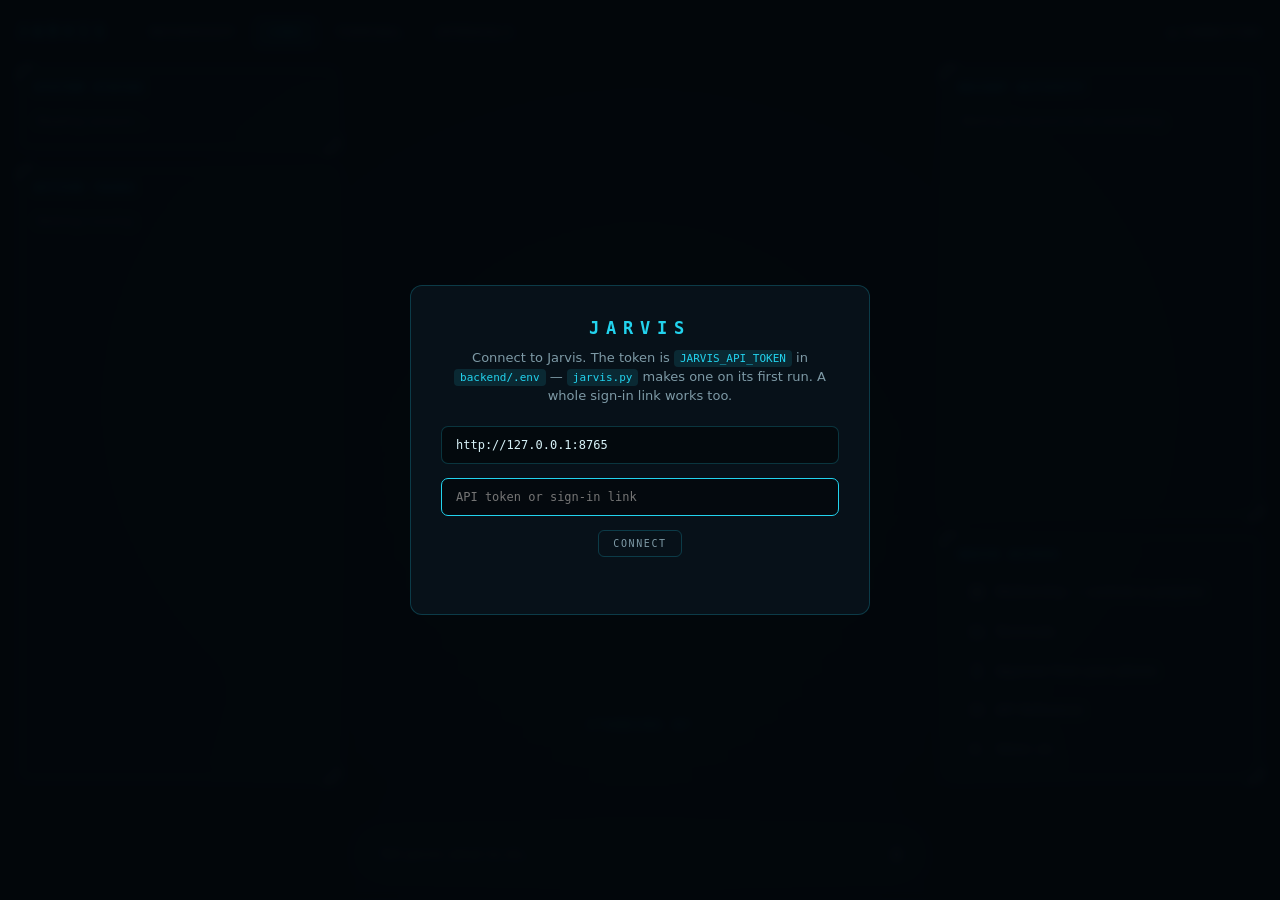
==== commit b4db55e6: "Merge the latest Jarvis (#9-#13) into instant tab switching Conflicts, resolved so both sides keep w" ====
--- a/frontend/index.html
+++ b/frontend/index.html
@@ -15,6 +15,8 @@
   <link rel="icon" href="data:image/svg+xml,<svg xmlns='http://www.w3.org/2000/svg' viewBox='0 0 32 32'><circle cx='16' cy='16' r='11' fill='none' stroke='%2322d3ee' stroke-width='3'/><circle cx='16' cy='16' r='4' fill='%2322d3ee'/></svg>">
 </head>
 <body class="hud-page">
+
+<div class="screen" data-screen="core" data-title="Core" data-module="js/pages/core.js">
 
 <div id="stage"><canvas id="core"></canvas></div>
 
@@ -120,6 +122,8 @@
 
 </div>
 
+</div>
+
 <div id="toasts"></div>
 
 <div id="gate" style="display:none">
@@ -137,6 +141,6 @@
 
 <script src="config.js"></script>
 <script src="js/lib/connection.js"></script>
-<script type="module" src="js/pages/core.js"></script>
+<script type="module" src="js/lib/tabs.js"></script>
 </body>
 </html>
--- a/frontend/css/hud.css
+++ b/frontend/css/hud.css
@@ -53,10 +53,16 @@
     radial-gradient(ellipse at 50% 120%, rgba(34, 211, 238, 0.05), transparent 55%);
 }
 
-body.is-thinking { --accent: #fbbf24; }
-body.is-error { --accent: #f43f5e; }
+/* The Core screen re-tints itself while Jarvis thinks or something failed. */
+.is-thinking { --accent: #fbbf24; }
+.is-error { --accent: #f43f5e; }
 
 /* -- layout --------------------------------------------------------------- */
+
+/* One screen per tab (js/lib/tabs.js). The wrapper draws nothing itself, so
+   each page lays out exactly as it would alone; hidden ones take no part. */
+.screen { display: contents; }
+.screen[hidden] { display: none !important; }
 
 #stage {
   position: fixed;
